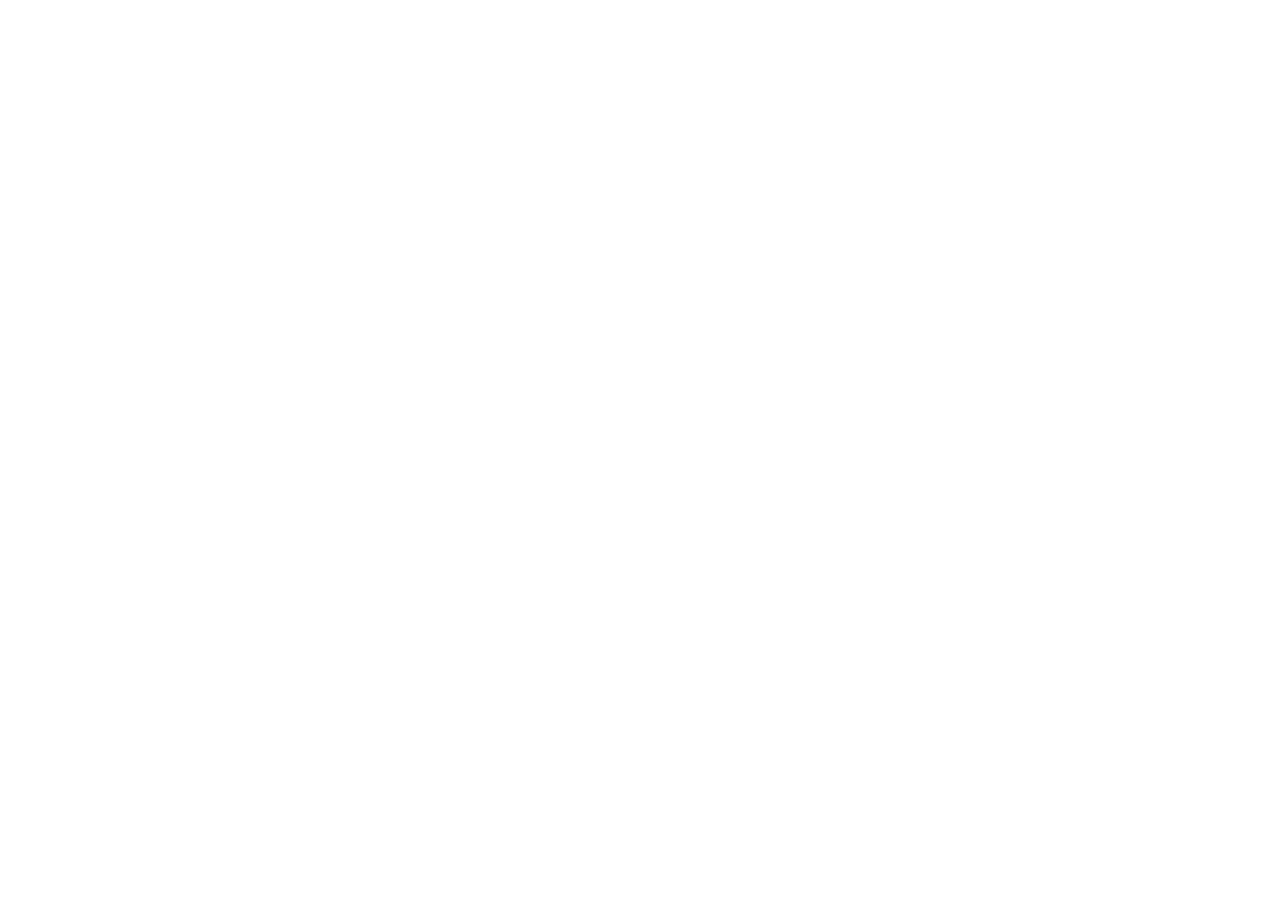
==== index.html @ 01039f69 "Initial commit" ====
<!DOCTYPE html>
<html lang="en">
<head>
  <meta charset="UTF-8">
  <meta name="viewport" content="width=device-width, initial-scale=1.0">
  <title>Youtube Clone</title>
</head>
<body>
  
</body>
</html>
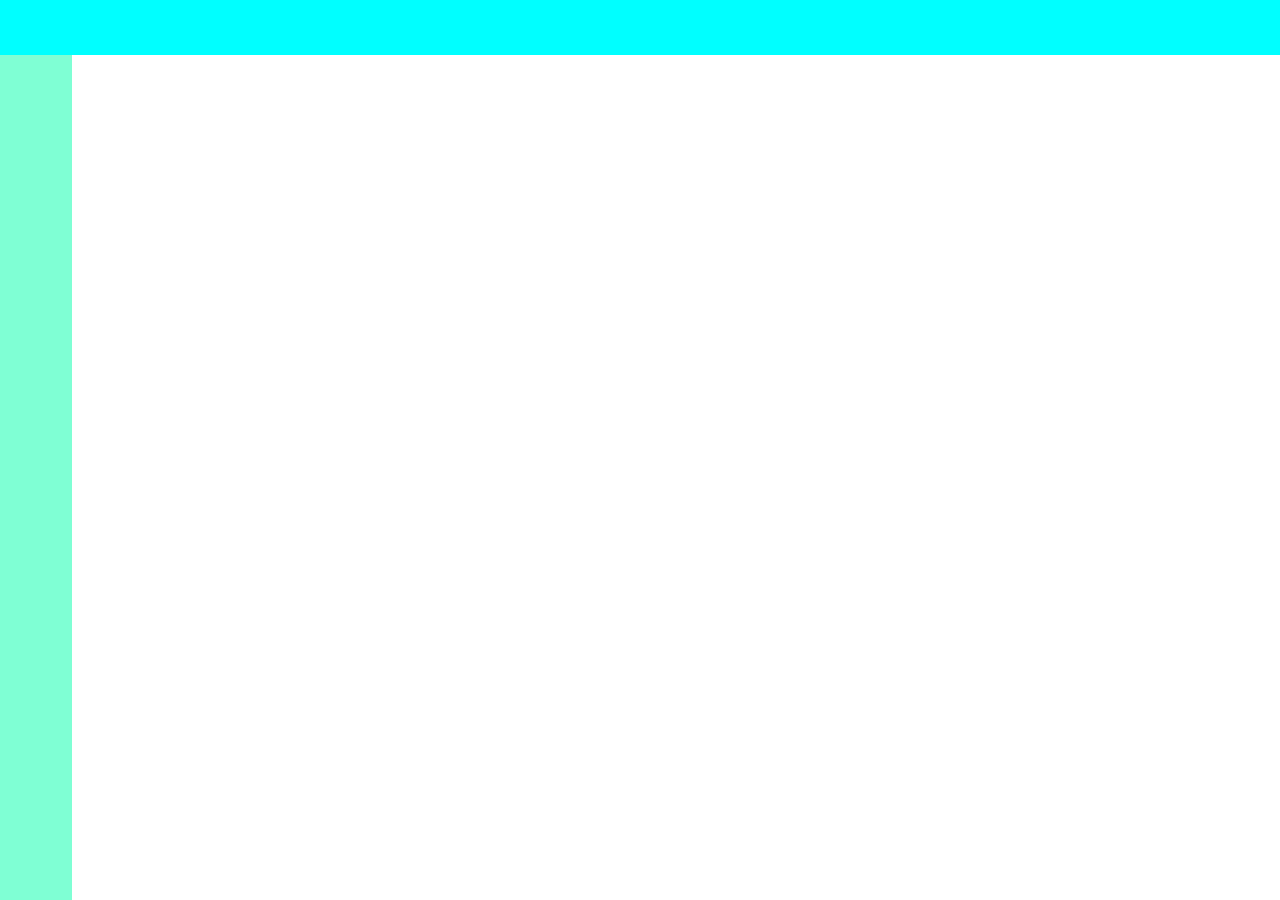
==== commit d4948614: "Updated 06/07/2023" ====
--- a/index.html
+++ b/index.html
@@ -4,8 +4,28 @@
   <meta charset="UTF-8">
   <meta name="viewport" content="width=device-width, initial-scale=1.0">
   <title>Youtube Clone</title>
+  <link rel="stylesheet" href="./styles/youtube-header.css" type="text/css">
+  <link rel="stylesheet" href="./styles/youtube-sidebar.css" type="text/css">
 </head>
 <body>
-  
+  <header class="header">
+    <div class="left-section">
+
+    </div>
+    <div class="middle-section">
+
+    </div>
+    <div class="right-section">
+
+    </div>
+  </header>
+  <nav class="sidebar">
+
+  </nav>
+  <main class="video-grid">
+    <div class="video-preview">
+      
+    </div>
+  </main>
 </body>
 </html>--- a/styles/youtube-header.css
+++ b/styles/youtube-header.css
@@ -0,0 +1,11 @@
+.header{
+  position: absolute;
+  z-index: 100;
+  top: 0;
+  left: 0;
+  right: 0;
+  height: 55px;
+  background-color: aqua;
+  display: flex;
+  flex-direction: row;
+}--- a/styles/youtube-sidebar.css
+++ b/styles/youtube-sidebar.css
@@ -0,0 +1,9 @@
+.sidebar{
+  background-color: aquamarine;
+  position: absolute;
+  z-index: 101;
+  top: 55px;
+  left: 0;
+  bottom: 0;
+  width: 72px;
+}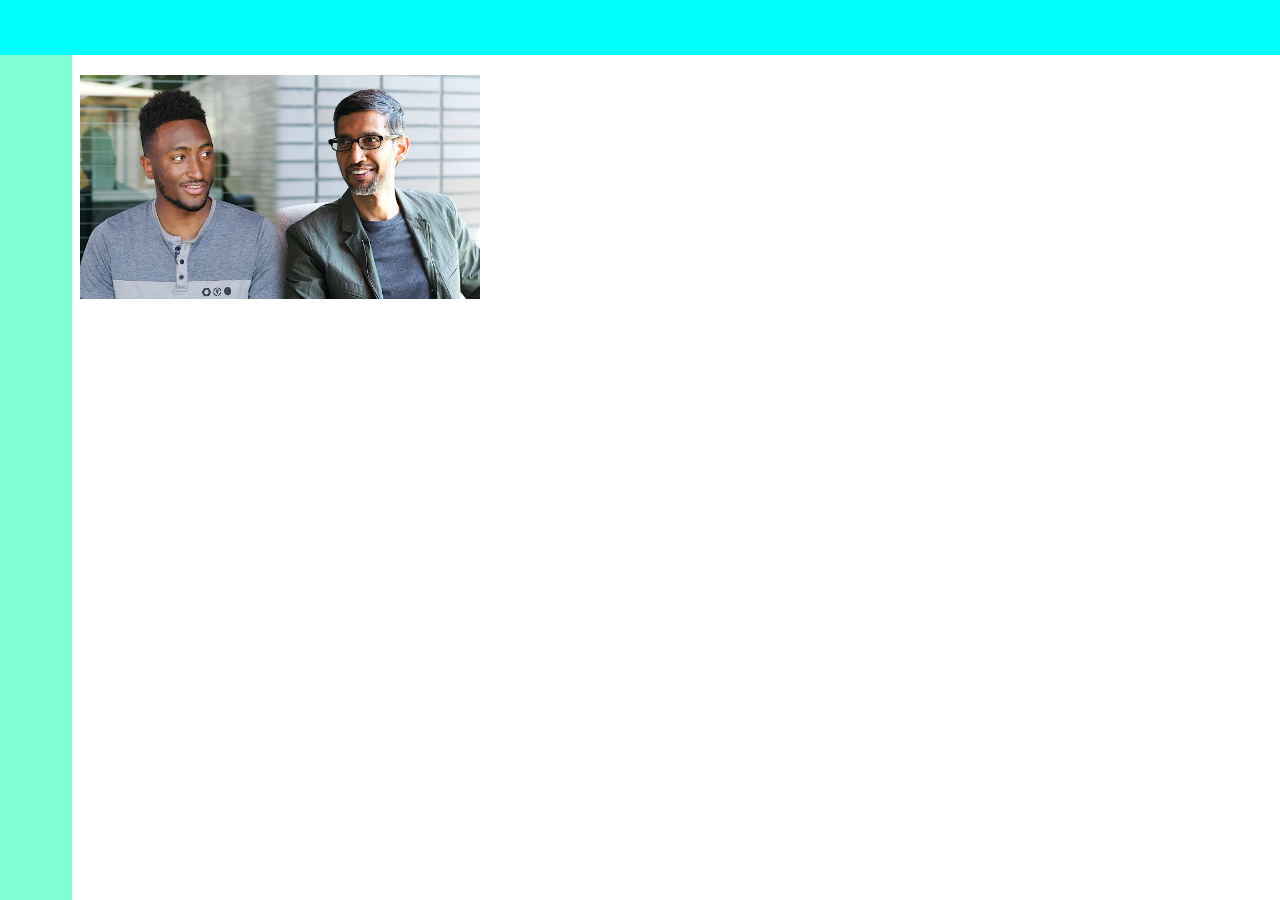
==== commit 805ccc54: "new update" ====
--- a/index.html
+++ b/index.html
@@ -4,13 +4,15 @@
   <meta charset="UTF-8">
   <meta name="viewport" content="width=device-width, initial-scale=1.0">
   <title>Youtube Clone</title>
+  <link rel="stylesheet" href="./styles/youtube-general.css" type="text/css">
   <link rel="stylesheet" href="./styles/youtube-header.css" type="text/css">
   <link rel="stylesheet" href="./styles/youtube-sidebar.css" type="text/css">
+  <link rel="stylesheet" href="./styles/youtube-video.css" type="text/css">
 </head>
 <body>
   <header class="header">
     <div class="left-section">
-
+      
     </div>
     <div class="middle-section">
 
@@ -24,8 +26,14 @@
   </nav>
   <main class="video-grid">
     <div class="video-preview">
-      
+      <div class="thumbnail-div">
+        <img src="./thumbnails/thumbnail-1.webp" alt="" class="thumbnail">
+      </div>
+      <div class="">
+
+      </div>
     </div>
+
   </main>
 </body>
 </html>--- a/styles/youtube-general.css
+++ b/styles/youtube-general.css
@@ -0,0 +1,5 @@
+body{
+  margin: 0;
+  padding-top: 75px;
+  padding-left: 80px;
+}--- a/styles/youtube-video.css
+++ b/styles/youtube-video.css
@@ -0,0 +1,8 @@
+.video-grid{
+  display: grid;
+  grid-template-columns: 1fr 1fr 1fr;
+}
+
+.thumbnail{
+  width: 100%;
+}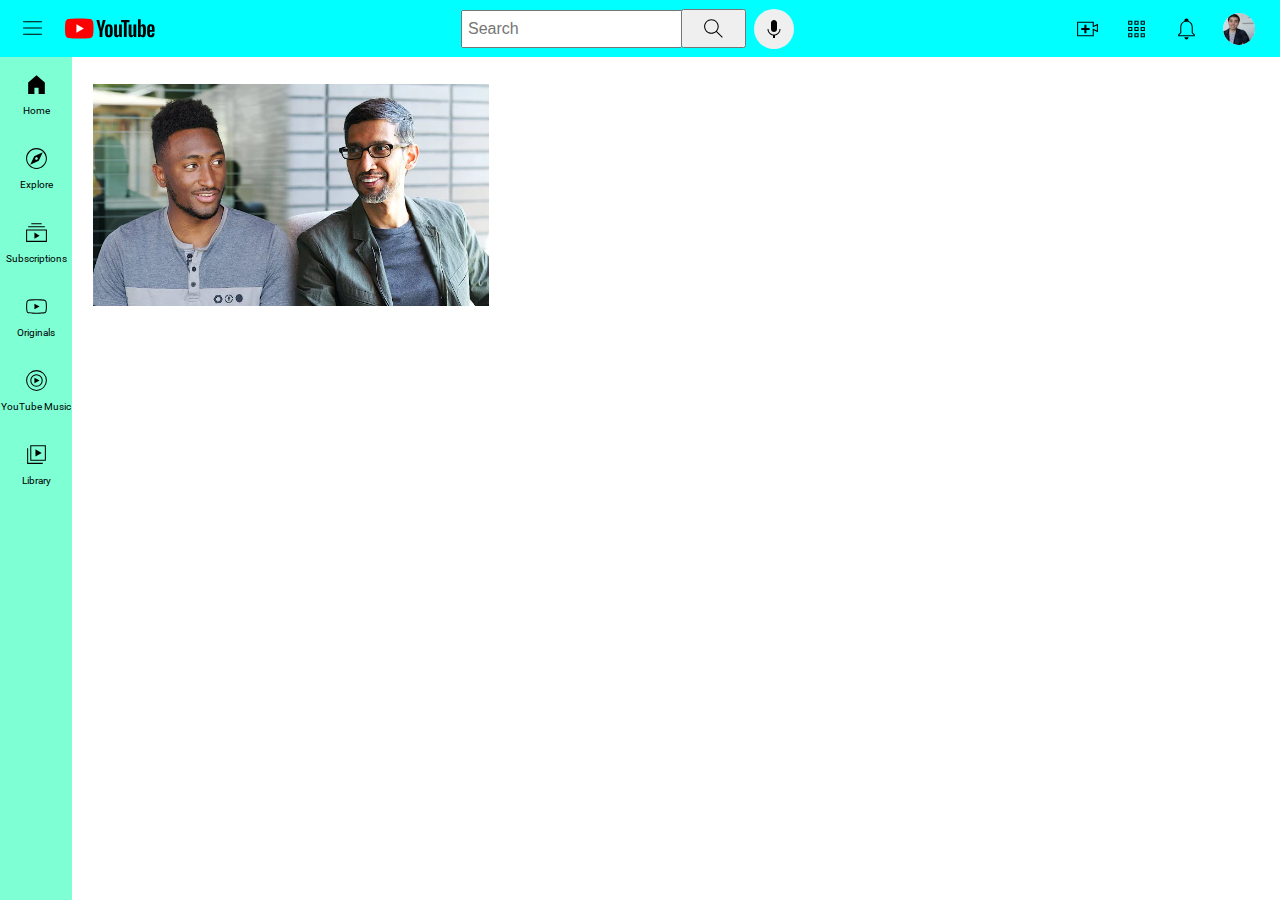
==== commit f522ff0c: "update" ====
--- a/index.html
+++ b/index.html
@@ -4,24 +4,62 @@
   <meta charset="UTF-8">
   <meta name="viewport" content="width=device-width, initial-scale=1.0">
   <title>Youtube Clone</title>
+
   <link rel="stylesheet" href="./styles/youtube-general.css" type="text/css">
   <link rel="stylesheet" href="./styles/youtube-header.css" type="text/css">
   <link rel="stylesheet" href="./styles/youtube-sidebar.css" type="text/css">
   <link rel="stylesheet" href="./styles/youtube-video.css" type="text/css">
+  <link rel="preconnect" href="https://fonts.googleapis.com">
+  <link rel="preconnect" href="https://fonts.gstatic.com" crossorigin>
+  <link href="https://fonts.googleapis.com/css2?family=Roboto:wght@400;500;700&display=swap" rel="stylesheet">
 </head>
 <body>
   <header class="header">
     <div class="left-section">
-      
+      <img src="./icons/hamburger-menu.svg" alt="" class="hamburger-icon">
+      <img src="./icons/youtube-logo.svg" alt="" class="youtube-logo">
     </div>
     <div class="middle-section">
-
+      <input type="text" placeholder="Search" class="search-bar">
+      <button class="search-button">
+        <img src="./icons/search.svg" alt="" class="search-icon">
+      </button>
+      <button class="voice-search-button">
+        <img src="./icons/voice-search-icon.svg" alt="" class="voice-search-icon">
+      </button>
     </div>
     <div class="right-section">
-
+      <img src="./icons/upload.svg" alt="" class="upload-icon">
+      <img src="./icons/youtube-apps.svg" alt="" class="youtube-apps-icon">
+      <img src="./icons/notifications.svg" alt="" class="notifications-icon">
+      <img src="./channel-pictures/my-channel.jpeg" alt="" class="my-channel-picture">
     </div>
   </header>
   <nav class="sidebar">
+    <div class="sidebar-link">
+      <img src="./icons/home.svg" alt="" class="home-icon">
+      <div>Home</div>
+    </div>
+    <div class="sidebar-link">
+      <img src="./icons/explore.svg" alt="" class="explore-icon">
+      <div>Explore</div>
+    </div>
+    <div class="sidebar-link">
+      <img src="./icons/subscriptions.svg" alt="" class="subscriptions-icon">
+      <div>Subscriptions</div>
+    </div>
+    <div class="sidebar-link">
+      <img src="./icons/originals.svg" alt="" class="originals-icon">
+      <div>Originals</div>
+    </div>
+    <div class="sidebar-link">
+      <img src="./icons/youtube-music.svg" alt="" class="youtube-music-icon">
+      <div>YouTube Music</div>
+    </div>
+    <div class="sidebar-link">
+      <img src="./icons/library.svg" alt="" class="library-icon">
+      <div>Library</div>
+    </div>
 
   </nav>
   <main class="video-grid">
--- a/styles/youtube-general.css
+++ b/styles/youtube-general.css
@@ -1,5 +1,6 @@
 body{
   margin: 0;
-  padding-top: 75px;
-  padding-left: 80px;
+  padding-top: 84px;
+  padding-left: 93px;
+  font-family: Roboto, Arial;
 }--- a/styles/youtube-header.css
+++ b/styles/youtube-header.css
@@ -4,8 +4,98 @@
   top: 0;
   left: 0;
   right: 0;
-  height: 55px;
+  height: 57px;
   background-color: aqua;
   display: flex;
   flex-direction: row;
+  align-items: center;
+}
+
+.left-section{
+  width: 100px;
+  display: flex;
+  flex-direction: row;
+}
+
+.hamburger-icon{
+  width: 25px;
+  vertical-align: middle;
+  margin-left: 20px;
+  margin-right: 20px;
+
+}
+
+.youtube-logo{
+  width: 90px;
+  vertical-align: middle;
+}
+
+.middle-section{
+  flex: 1;
+  margin-left: 80px;
+  display: flex;
+  flex-direction: row;
+  align-items: center;
+  justify-content: center;
+}
+
+.search-bar{
+  padding: 8px 5px;
+  font-size: 16px;
+  
+
+}
+
+.search-icon{
+  width: 25px;
+}
+
+.search-button{
+  padding: 5px 18px;
+  margin-left: -1px;
+  display: flex;
+  flex-direction: row;
+  align-items: center;
+}
+
+.voice-search-icon{
+  width: 30px;
+}
+
+.voice-search-button{
+  padding: 8px;
+  margin-left: 8px;
+  border: none;
+  width: 40px;
+  height: 40px;
+  border-radius: 50%;
+  display: flex;
+  flex-direction: row;
+  align-items: center;
+}
+
+.right-section{
+  width: 180px;
+  margin-right: 25px;
+  display: flex;
+  flex-direction: row;
+  justify-content: space-between;
+}
+
+.upload-icon{
+  width: 25px;
+}
+
+.youtube-apps-icon{
+  width: 25px;
+}
+
+.notifications-icon{
+  width: 25px;
+}
+
+.my-channel-picture{
+  width: 32px;
+  height: 32px;
+  border-radius: 50%;
 }--- a/styles/youtube-sidebar.css
+++ b/styles/youtube-sidebar.css
@@ -2,8 +2,31 @@
   background-color: aquamarine;
   position: absolute;
   z-index: 101;
-  top: 55px;
+  top: 57px;
   left: 0;
   bottom: 0;
   width: 72px;
-}+  font-size: 10px;
+  justify-content: center;
+  white-space: nowrap;
+}
+
+.sidebar img{
+  width: 25px;
+  margin-bottom: 8px;
+}
+
+.sidebar-link{
+  padding: 15px 5px;
+  display: flex;
+  flex-direction: column;
+  align-items: center;
+  
+  
+}
+.sidebar-link:hover{
+  background-color: gray;
+}
+
+
+
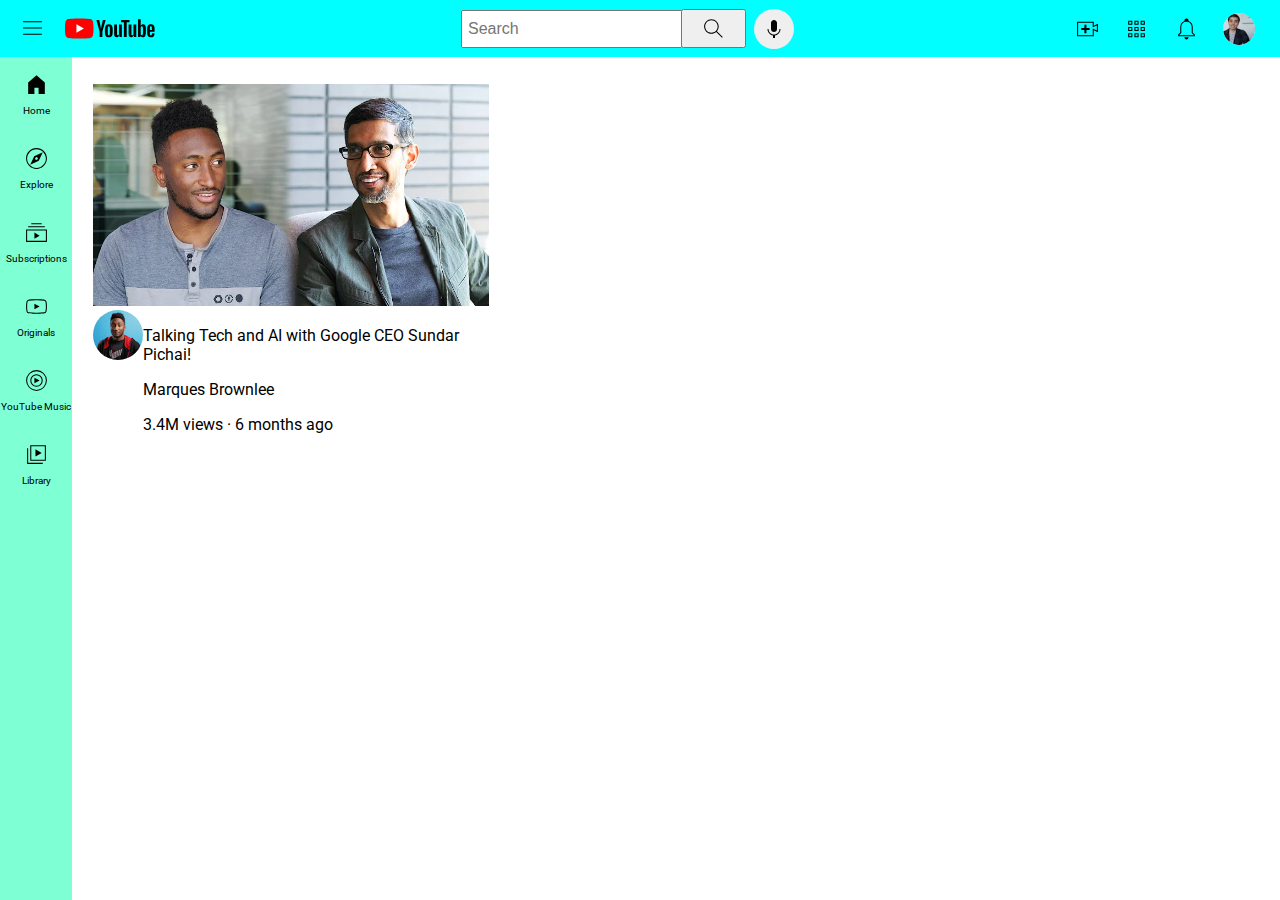
==== commit 4bb5ab59: "update video grid" ====
--- a/index.html
+++ b/index.html
@@ -67,8 +67,21 @@
       <div class="thumbnail-div">
         <img src="./thumbnails/thumbnail-1.webp" alt="" class="thumbnail">
       </div>
-      <div class="">
-
+      <div class="channel-info">
+        <div class="channel-picture-container">
+          <img src="./channel-pictures/channel-1.jpeg" alt="" class="channel-picture">
+        </div>
+        <div class="video-info-container">
+          <p class="video-title">
+            Talking Tech and AI with Google CEO Sundar Pichai!
+          </p>
+          <p class="video-author">
+            Marques Brownlee
+          </p>
+          <p class="video-stats">
+            3.4M views · 6 months ago
+          </p>
+        </div>
       </div>
     </div>
 
--- a/styles/youtube-video.css
+++ b/styles/youtube-video.css
@@ -5,4 +5,23 @@
 
 .thumbnail{
   width: 100%;
+}
+
+.channel-info{
+  display: flex;
+  flex-direction: row;
+}
+
+.channel-picture-container{
+  width: 50px;
+}
+
+.channel-picture{
+  width: 50px;
+  height: 50px;
+  border-radius: 50%;
+}
+
+.video-info-container{
+  flex: 1;
 }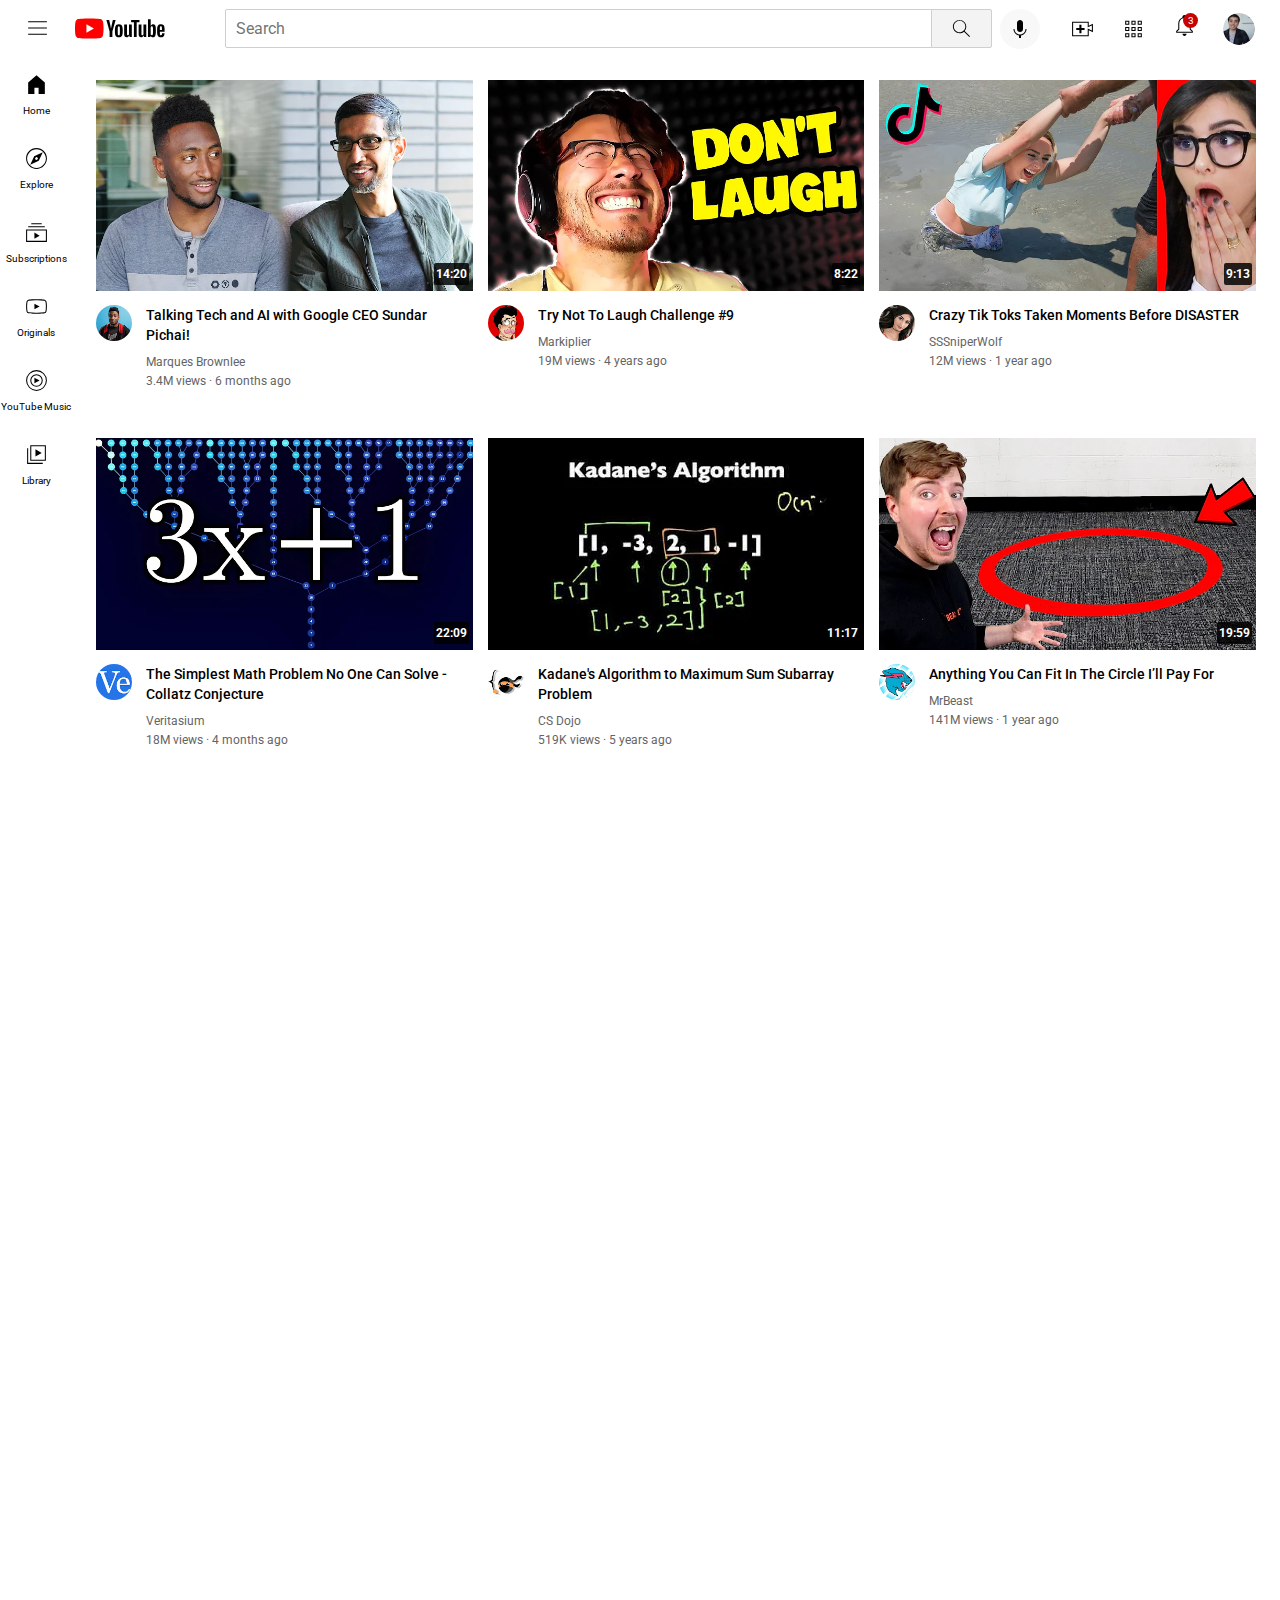
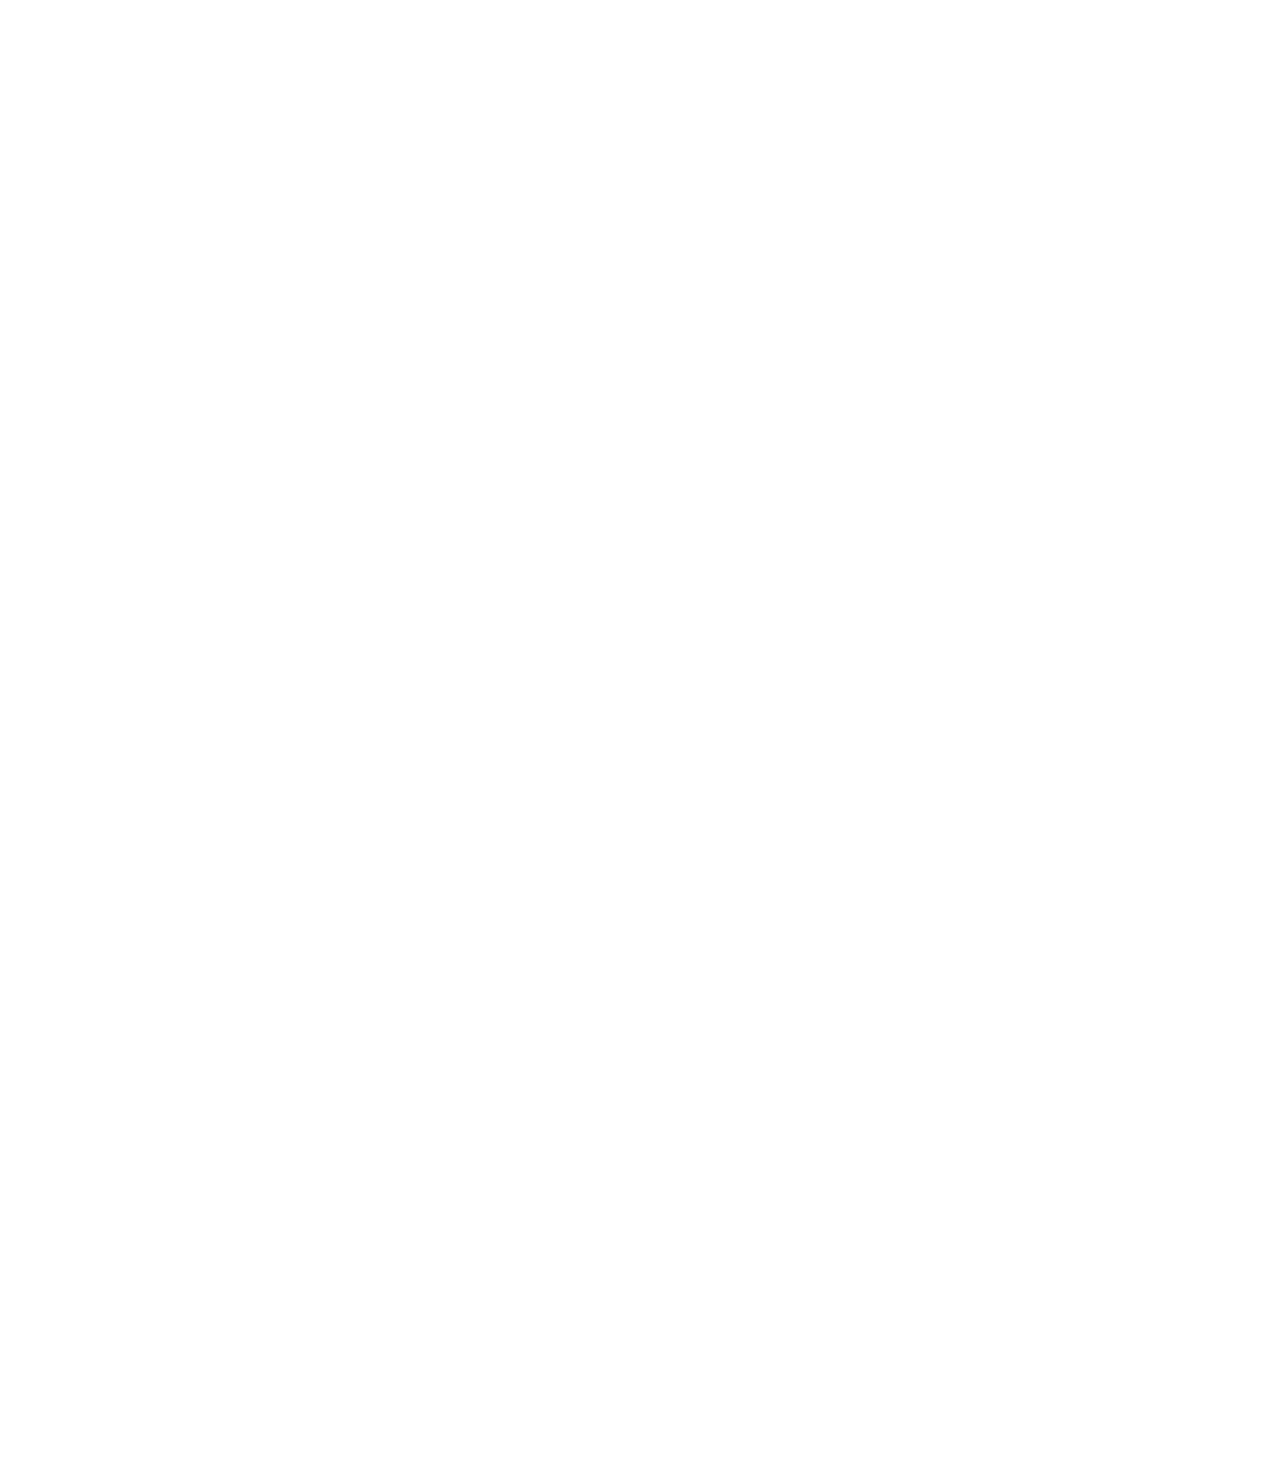
==== commit 1c626f9d: "update 08/07/2023" ====
--- a/index.html
+++ b/index.html
@@ -31,7 +31,12 @@
     <div class="right-section">
       <img src="./icons/upload.svg" alt="" class="upload-icon">
       <img src="./icons/youtube-apps.svg" alt="" class="youtube-apps-icon">
-      <img src="./icons/notifications.svg" alt="" class="notifications-icon">
+      <div class="notifications-container">
+        <img src="./icons/notifications.svg" alt="" class="notifications-icon">
+        <div class="current-notifications">
+          3
+        </div>
+      </div>
       <img src="./channel-pictures/my-channel.jpeg" alt="" class="my-channel-picture">
     </div>
   </header>
@@ -66,6 +71,9 @@
     <div class="video-preview">
       <div class="thumbnail-div">
         <img src="./thumbnails/thumbnail-1.webp" alt="" class="thumbnail">
+        <div class="video-time">
+          14:20
+        </div>
       </div>
       <div class="channel-info">
         <div class="channel-picture-container">
@@ -84,6 +92,127 @@
         </div>
       </div>
     </div>
+    <div class="video-preview">
+      <div class="thumbnail-div">
+        <img src="./thumbnails/thumbnail-2.webp" alt="" class="thumbnail">
+        <div class="video-time">
+          8:22
+        </div>
+      </div>
+      <div class="channel-info">
+        <div class="channel-picture-container">
+          <img src="./channel-pictures/channel-2.jpeg" alt="" class="channel-picture">
+        </div>
+        <div class="video-info-container">
+          <p class="video-title">
+            Try Not To Laugh Challenge #9
+          </p>
+          <p class="video-author">
+            Markiplier
+          </p>
+          <p class="video-stats">
+            19M views · 4 years ago
+          </p>
+        </div>
+      </div>
+    </div>
+    <div class="video-preview">
+      <div class="thumbnail-div">
+        <img src="./thumbnails/thumbnail-3.webp" alt="" class="thumbnail">
+        <div class="video-time">
+          9:13
+        </div>
+      </div>
+      <div class="channel-info">
+        <div class="channel-picture-container">
+          <img src="./channel-pictures/channel-3.jpeg" alt="" class="channel-picture">
+        </div>
+        <div class="video-info-container">
+          <p class="video-title">
+            Crazy Tik Toks Taken Moments Before DISASTER
+          </p>
+          <p class="video-author">
+            SSSniperWolf
+          </p>
+          <p class="video-stats">
+            12M views · 1 year ago
+          </p>
+        </div>
+      </div>
+    </div>
+    <div class="video-preview">
+      <div class="thumbnail-div">
+        <img src="./thumbnails/thumbnail-4.webp" alt="" class="thumbnail">
+        <div class="video-time">
+          22:09
+        </div>
+      </div>
+      <div class="channel-info">
+        <div class="channel-picture-container">
+          <img src="./channel-pictures/channel-4.jpeg" alt="" class="channel-picture">
+        </div>
+        <div class="video-info-container">
+          <p class="video-title">
+            The Simplest Math Problem No One Can Solve - Collatz Conjecture
+          </p>
+          <p class="video-author">
+            Veritasium
+          </p>
+          <p class="video-stats">
+            18M views · 4 months ago
+          </p>
+        </div>
+      </div>
+    </div>
+    <div class="video-preview">
+      <div class="thumbnail-div">
+        <img src="./thumbnails/thumbnail-5.webp" alt="" class="thumbnail">
+        <div class="video-time">
+          11:17
+        </div>
+      </div>
+      <div class="channel-info">
+        <div class="channel-picture-container">
+          <img src="./channel-pictures/channel-5.jpeg" alt="" class="channel-picture">
+        </div>
+        <div class="video-info-container">
+          <p class="video-title">
+            Kadane's Algorithm to Maximum Sum Subarray Problem
+          </p>
+          <p class="video-author">
+            CS Dojo
+          </p>
+          <p class="video-stats">
+            519K views · 5 years ago
+          </p>
+        </div>
+      </div>
+    </div>
+    <div class="video-preview">
+      <div class="thumbnail-div">
+        <img src="./thumbnails/thumbnail-6.webp" alt="" class="thumbnail">
+        <div class="video-time">
+          19:59
+        </div>
+      </div>
+      <div class="channel-info">
+        <div class="channel-picture-container">
+          <img src="./channel-pictures/channel-6.jpeg" alt="" class="channel-picture">
+        </div>
+        <div class="video-info-container">
+          <p class="video-title">
+            Anything You Can Fit In The Circle I’ll Pay For
+          </p>
+          <p class="video-author">
+            MrBeast
+          </p>
+          <p class="video-stats">
+            141M views · 1 year ago
+          </p>
+        </div>
+      </div>
+    </div>
+    
 
   </main>
 </body>
--- a/styles/youtube-general.css
+++ b/styles/youtube-general.css
@@ -1,6 +1,13 @@
+*{
+  margin: 0;
+  padding: 0;
+}
+
 body{
   margin: 0;
-  padding-top: 84px;
-  padding-left: 93px;
+  padding-top: 80px;
+  padding-left: 96px;
+  padding-right: 24px;
   font-family: Roboto, Arial;
+  height: 3000px;
 }--- a/styles/youtube-header.css
+++ b/styles/youtube-header.css
@@ -1,18 +1,19 @@
 .header{
-  position: absolute;
+  border: black;
+  background-color: white;
+  position: fixed;
   z-index: 100;
   top: 0;
   left: 0;
   right: 0;
   height: 57px;
-  background-color: aqua;
   display: flex;
   flex-direction: row;
   align-items: center;
 }
 
 .left-section{
-  width: 100px;
+  
   display: flex;
   flex-direction: row;
 }
@@ -20,8 +21,8 @@
 .hamburger-icon{
   width: 25px;
   vertical-align: middle;
-  margin-left: 20px;
-  margin-right: 20px;
+  margin-left: 25px;
+  margin-right: 25px;
 
 }
 
@@ -32,26 +33,35 @@
 
 .middle-section{
   flex: 1;
-  margin-left: 80px;
   display: flex;
   flex-direction: row;
   align-items: center;
   justify-content: center;
+  margin-right: 30px;
+  margin-left: 60px;
 }
 
 .search-bar{
-  padding: 8px 5px;
+  border: 1px solid rgb(207, 207, 207);
+  border-radius: 2px 0 0 2px;
+  flex: 1;
+  padding: 9px 10px;
   font-size: 16px;
-  
+  width: 0;
+  font-family: Roboto, Arial;
+  font-size: 16px;
 
 }
 
 .search-icon{
-  width: 25px;
+  width: 23px;
 }
 
 .search-button{
-  padding: 5px 18px;
+  background-color: rgb(243, 243, 243);
+  border: 1px solid rgb(207, 207, 207);
+  border-radius: 0 2px 2px 0;
+  padding: 7px 18px;
   margin-left: -1px;
   display: flex;
   flex-direction: row;
@@ -60,9 +70,11 @@
 
 .voice-search-icon{
   width: 30px;
+  background-color: rgb(248, 248, 248);
 }
 
 .voice-search-button{
+  background-color: rgb(248, 248, 248);
   padding: 8px;
   margin-left: 8px;
   border: none;
@@ -75,11 +87,12 @@
 }
 
 .right-section{
-  width: 180px;
+  width: 185px;
   margin-right: 25px;
   display: flex;
   flex-direction: row;
   justify-content: space-between;
+  flex-shrink: 0;
 }
 
 .upload-icon{
@@ -90,6 +103,25 @@
   width: 25px;
 }
 
+.notifications-container{
+  position: relative;
+}
+
+.current-notifications{
+  position: absolute;
+  display: flex;
+  flex-direction: row;
+  align-items: center;
+  justify-content: center;
+  background-color: rgb(201, 0, 0);
+  color: white;
+  font-size: 10px;
+  width: 15px;
+  height: 15px;
+  border-radius: 50%;
+  top: 0;
+  right: -1px;
+}
 .notifications-icon{
   width: 25px;
 }
--- a/styles/youtube-sidebar.css
+++ b/styles/youtube-sidebar.css
@@ -1,6 +1,6 @@
 .sidebar{
-  background-color: aquamarine;
-  position: absolute;
+  background-color: white;
+  position: fixed;
   z-index: 101;
   top: 57px;
   left: 0;
@@ -25,7 +25,7 @@
   
 }
 .sidebar-link:hover{
-  background-color: gray;
+  background-color: rgb(236, 236, 236);
 }
 
 
--- a/styles/youtube-video.css
+++ b/styles/youtube-video.css
@@ -1,27 +1,95 @@
 .video-grid{
   display: grid;
   grid-template-columns: 1fr 1fr 1fr;
+  column-gap: 15px;
+  row-gap: 50px;
+}
+
+@media (max-width: 1200px){
+  .video-grid{
+    grid-template-columns: 1fr 1fr 1fr 1fr;
+  }
+}
+@media (max-width: 1125px){
+  .video-grid{
+    grid-template-columns: 1fr 1fr 1fr;
+  }
+}
+
+@media (max-width: 860px){
+  .video-grid{
+    grid-template-columns: 1fr 1fr;
+  }
+}
+
+
+
+
+
+
+.thumbnail-div{
+  position: relative;
+  margin-bottom: 10px;
 }
 
 .thumbnail{
   width: 100%;
 }
 
+.video-time{
+  position: absolute;
+  right: 4px;
+  bottom: 10px;
+  background-color: rgba(0, 0, 0, 0.836);
+  color: white;
+  display: inline;
+  border-radius: 2px;
+  padding: 4px 2px;
+  font-weight: bold;
+  font-size: 12px;
+}
+
 .channel-info{
-  display: flex;
-  flex-direction: row;
+  display: grid;
+  grid-template-columns: 50px 1fr;
+  justify-content: center;
 }
 
 .channel-picture-container{
-  width: 50px;
+  width: 45px;
 }
 
 .channel-picture{
-  width: 50px;
-  height: 50px;
+  width: 36px;
+  height: 36px;
   border-radius: 50%;
+  vertical-align: top;
 }
 
 .video-info-container{
   flex: 1;
+}
+
+.video-title{
+  font-size: 14px;
+  font-weight: 500;
+  line-height: 20px;
+  overflow: hidden;
+  display: -webkit-box;
+  -webkit-line-clamp: 2;
+  -webkit-box-orient: vertical;
+  text-overflow: ellipsis;
+  
+}
+
+.video-author{
+  font-size: 12px;
+  margin-top: 10px;
+  color: rgb(100, 100, 100);
+}
+
+.video-stats{
+  font-size: 12px;
+  margin-top: 5px;
+  color: rgb(100, 100, 100);
 }